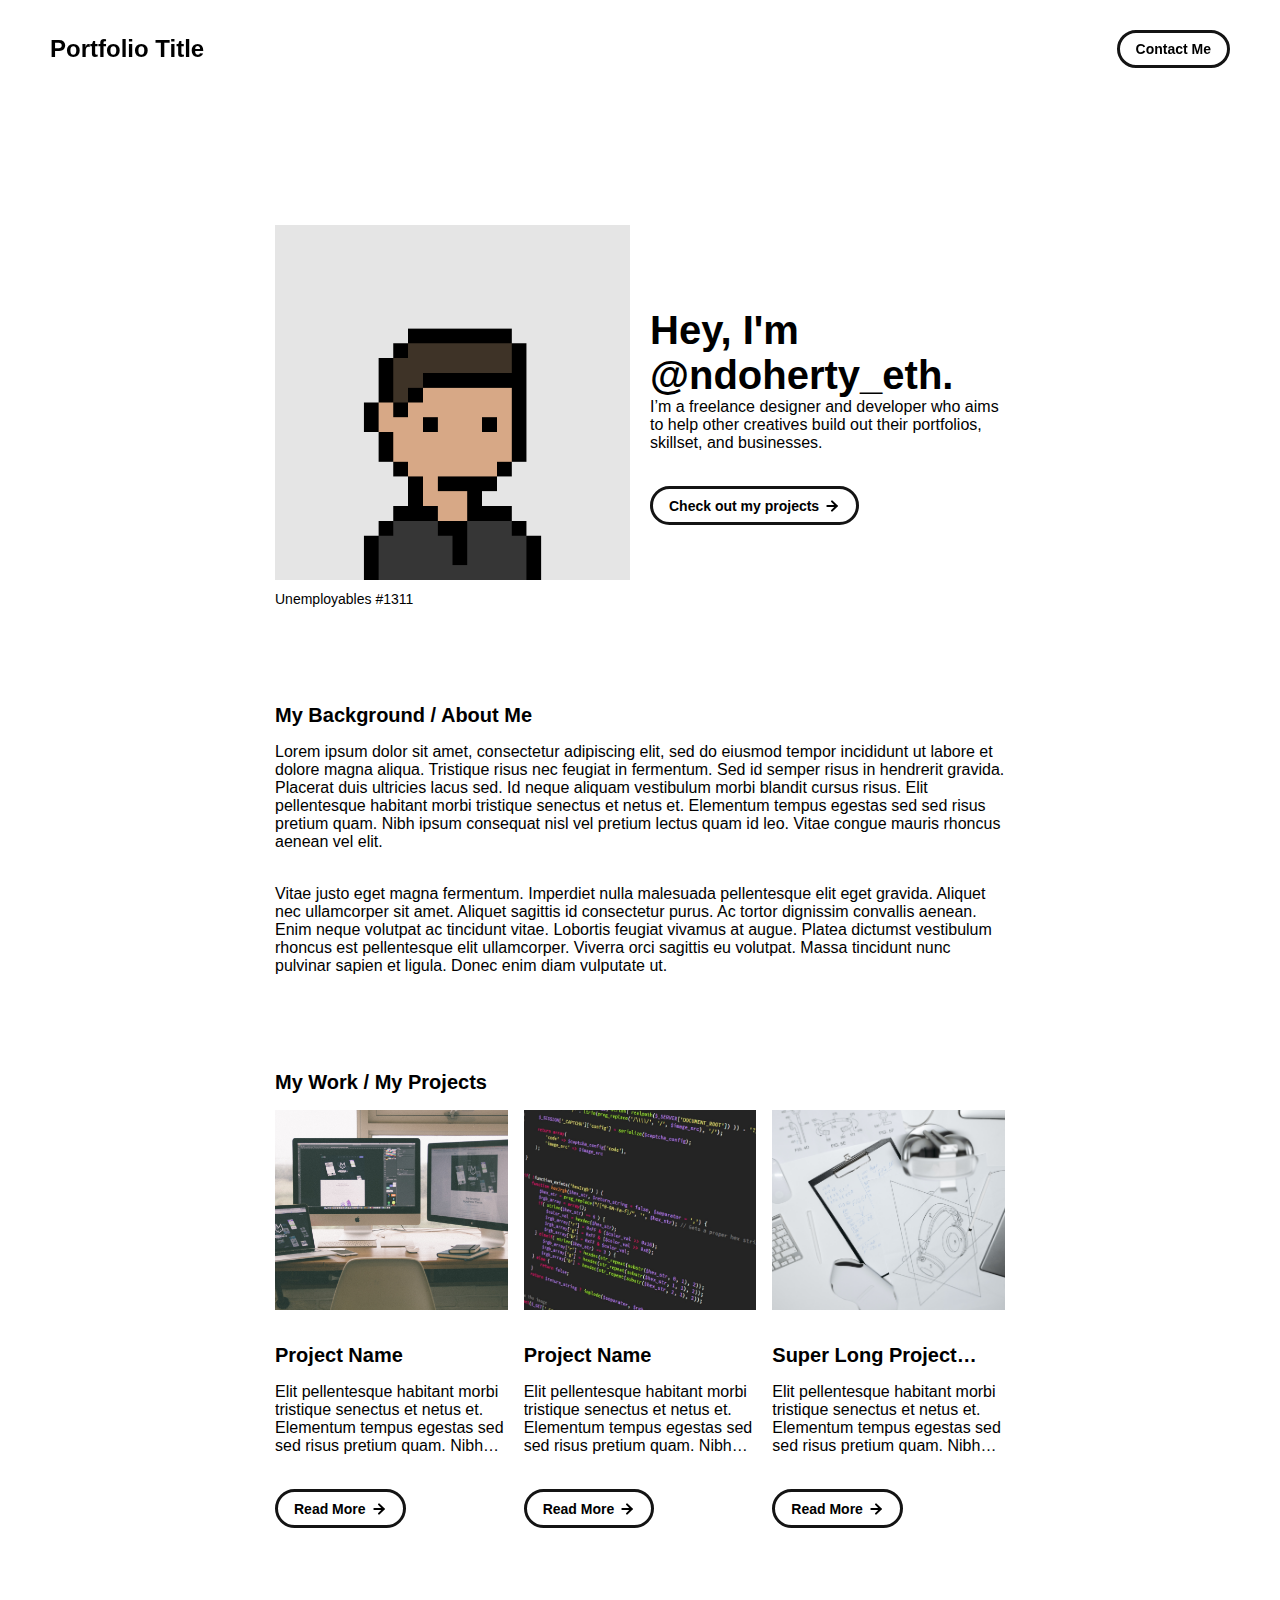
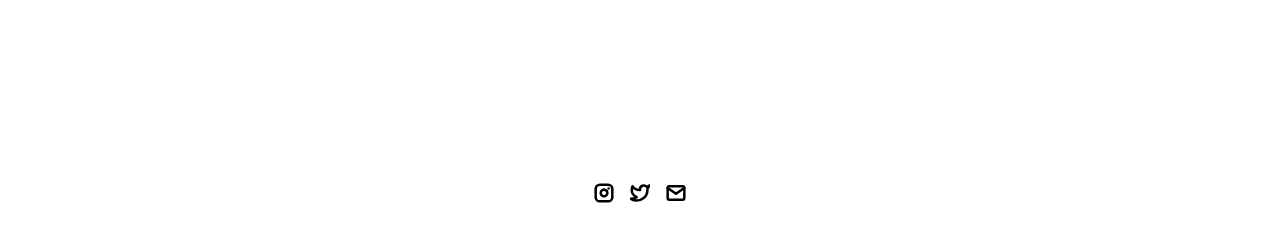
==== index.html @ ee342ca4 "Initial commit" ====
<!DOCTYPE html>
<html lang="en">
	<head>
		<meta charset="utf-8">

    <!-- 
      TODO

      Upload your Unemployable (or whatever photo you like) to the assets/images folder
      and change the name of the image below to match the uploaded one

      Change the title in the <title> tag to whatever you would like the title of your portfolio to be

      This should be the same across all pages.
     -->
    <link rel="icon" href="./assets/images/1311.png" />
		<title>Unemployables Portfolio</title>
    <meta name="description" content="A portfolio template for the Unemployables community.">
    <meta name="viewport" content="width=device-width, initial-scale=1" />

		<link rel="stylesheet" href="./css/layout.css">
    <link rel="stylesheet" href="./css/typography.css">
    <link rel="stylesheet" href="./css/utilities.css">

		<script defer src="./js/script.js"></script>
	</head>
	<body>
    <!-- NAVBAR -->
    <div class="navbar">
      <a class="nav-title-link" href="./index.html">
        <!-- TODO - Change the "Portfolio Title" to whatever you want displayed in the top left -->
        <span class="nav-title">Portfolio Title</span>
         <!-- TODO - Change the email after 'mailto:' to your email address for contact -->
        <a class="button" href="mailto:whitevans.eth@gmail.com">
          <span class="button-text">Contact Me</span>
        </a>
      </a>
    </div>

    <!-- MAIN PAGE CONTENT -->
    <div id="main-content">

      <!-- PORTFOLIO HEADER -->
      <div id="portfolio-header">
        <div id="portfolio-header-image-container">
          <!-- 
            TODO

            - Change the img "src" attribute to point to the Unemployable image you uploaded (or whatever image).
            - Change the number to point to your Unemployable & replace the OpenSea link with your own
            - If you aren't using an Unemployable as your image, remove the entire "a" element
          -->
          <img src="./assets/images/1311.png" class="portfolio-header-image">
          <a class="no-underline" target="_blank" href="https://opensea.io/assets/0xe0be388ab81c47b0f098d2030a1c9ef190691a8a/1311">
            <span class="image-caption">Unemployables #1311</span>
          </a>
        </div>

          <!-- 
            TODO

            - Change the main-title to whatver you want
            - Change the body-text after that to a quick introduction to what you do
            - Edit the button text if you feel like it. It will link to the projects section below.
          -->
        <div id="portfolio-header-text-container">
            <div class="header-text">
              <span class="main-title">Hey, I'm @ndoherty_eth.</span>
              <div class="body-text">I’m a freelance designer and developer who aims to help other creatives build out their portfolios, skillset, and businesses.</div>
            </div>
            <a class="button" id="my-work-link">
              <span class="button-text">Check out my projects</span> 
              <image src="./assets/icons/arrow-right.svg" class="right-arrow-icon"/>
            </a>
        </div>
      </div>

      <!-- ABOUT SECTION -->
      <!-- 
        TODO

        - Change the subheader-text to whatever header you want
        - Add paragraphs using the <div class="body-text"></div> elements in the "about-section-content"
      -->
      <div id="about-section">
        <span class="subheader-text">My Background / About Me</span>
        <div class="about-section-content">
          <div class="body-text">Lorem ipsum dolor sit amet, consectetur adipiscing elit, sed do eiusmod tempor incididunt ut labore et dolore magna aliqua. Tristique risus nec feugiat in fermentum. Sed id semper risus in hendrerit gravida. Placerat duis ultricies lacus sed. Id neque aliquam vestibulum morbi blandit cursus risus. Elit pellentesque habitant morbi tristique senectus et netus et. Elementum tempus egestas sed sed risus pretium quam. Nibh ipsum consequat nisl vel pretium lectus quam id leo. Vitae congue mauris rhoncus aenean vel elit.</div>
          <div class="body-text">Vitae justo eget magna fermentum. Imperdiet nulla malesuada pellentesque elit eget gravida. Aliquet nec ullamcorper sit amet. Aliquet sagittis id consectetur purus. Ac tortor dignissim convallis aenean. Enim neque volutpat ac tincidunt vitae. Lobortis feugiat vivamus at augue. Platea dictumst vestibulum rhoncus est pellentesque elit ullamcorper. Viverra orci sagittis eu volutpat. Massa tincidunt nunc pulvinar sapien et ligula. Donec enim diam vulputate ut.</div>
        </div>
      </div>

      <!-- PROJECTS / MY WORK SECTION -->
      <div id="my-work-section">
        <!-- TODO - Change the subheader-text to whatever you want the Projects section header to say -->
        <span class="subheader-text">My Work / My Projects</span>

        <div class="projects-container">
          <!-- 
            TODO

            This is where the project cards live. Here's a base level project card for you to copy:
            <div class="project-card">
              <img src="./assets/images/IMAGE_NAME" class="project-image">
              <div class="project-card-text-container">
                <div class="subheader-text project-title">PROJECT_NAME</div>
                <div class="body-text project-card-text">SMALL_PROJECT_DESCRIPTION</div>
              </div>
              <a class="button" href="./project-pages/PROJECT_PAGE_NAME.html">
                <span class="button-text">Read More</span>
                <image src="./assets/icons/arrow-right.svg" class="right-arrow-icon"/>
              </a>
            </div>

            - To add a project to the this area, copy the above, paste it below this comment, and change the following:
                - IMAGE_NAME: the name of the image file in assets/images
                - PROJECT_NAME: the name of the project (keep it short, it only shows 1 line)
                - SMALL_PROJECT_DESCRIPTION: a quick project description (max 4 lines)
                - PROJECT_PAGE_NAME.html: the html filename for the project (must be in project-pages folder)
          -->
          <div class="project-card">
            <img src="./assets/images/desktop.jpeg" class="project-image">
            <div class="project-card-text-container">
              <div class="subheader-text project-title">Project Name</div>
              <div class="body-text project-card-text">Elit pellentesque habitant morbi tristique senectus et netus et. Elementum tempus egestas sed sed risus pretium quam. Nibh ipsum consequat nisl vel pretium</div>
            </div>
            <a class="button" href="./project-pages/project-template.html">
              <span class="button-text">Read More</span>
              <image src="./assets/icons/arrow-right.svg" class="right-arrow-icon"/>
            </a>
          </div>
          <div class="project-card">
            <img src="./assets/images/code.jpeg" class="project-image">
            <div class="project-card-text-container">
              <div class="subheader-text project-title">Project Name</div>
              <div class="body-text project-card-text">Elit pellentesque habitant morbi tristique senectus et netus et. Elementum tempus egestas sed sed risus pretium quam. Nibh ipsum consequat nisl vel pretium</div>
            </div>
            <a class="button" href="./project-pages/project-template.html">
              <span class="button-text">Read More</span>
              <image src="./assets/icons/arrow-right.svg" class="right-arrow-icon"/>
            </a>
          </div>
          <div class="project-card">
            <img src="./assets/images/sketchbook.jpeg" class="project-image">
            <div class="project-card-text-container">
              <div class="subheader-text project-title">Super Long Project Name That Should be Hidden</div>
              <div class="body-text project-card-text">Elit pellentesque habitant morbi tristique senectus et netus et. Elementum tempus egestas sed sed risus pretium quam. Nibh ipsum consequat nisl vel pretium</div>
            </div>
            <a class="button" href="./project-pages/project-template.html">
              <span class="button-text">Read More</span>
              <image src="./assets/icons/arrow-right.svg" class="right-arrow-icon"/>
            </a>
          </div>
        </div>
      </div>
    </div>

    <!-- FOOTER -->
    <div id="footer">
      <!-- 
        TODO - Change href to your Instagram account (can also delete entire "a" element if no Instagram) 

        This should be the same across all pages.
      -->
      <a class="icon-link" target="_blank" href="https://twitter.com/whitevans_eth">
        <image src="./assets/icons/instagram.svg" class="footer-icon"/>
      </a>
      <!-- 
        TODO - Change href to your Twitter account (can also delete entire "a" element if no Twitter) 
      
        This should be the same across all pages.
      -->
      <a class="icon-link" target="_blank" href="https://twitter.com/whitevans_eth">
        <image src="./assets/icons/twitter.svg" class="footer-icon"/>
      </a>
      <!-- 
        TODO - Change the email after "mailto" to your contact email 
      
        This should be the same across all pages.
      -->
      <a class="icon-link" href="mailto:whitevans.eth@gmail.com">
        <image src="./assets/icons/mail.svg" class="footer-icon"/>
      </a>
    </div>

	</body>
</html>
---- css/layout.css ----
* {
  box-sizing: border-box;
}

html {
  text-size-adjust: none;
  -webkit-text-size-adjust: none;
  -moz-text-size-adjust: none;
  -ms-text-size-adjust: none;
}

body {
  margin: 0;
  -webkit-font-smoothing: antialiased;
  -moz-osx-font-smoothing: grayscale;
}




/* Main Page Layout */

#main-content {
  margin: 225px 425px;
  display: flex;
  flex-direction: column;
  gap: 96px;
}




/* Portfolio Header */

#portfolio-header {
  display: flex;
  gap: 20px;
  align-items: center;
}

#portfolio-header-image-container {
  display: flex;
  flex-direction: column;
  gap: 10px;
  flex-basis: 50%;
}

.portfolio-header-image {
  width: 100%;
  height: auto;
}

#portfolio-header-text-container {
  display: flex;
  flex-direction: column;
  gap: 34px;
  flex-basis: 50%;
}




/* About Section */

#about-section {
  display: flex;
  flex-direction: column;
  gap: 16px;
}

.about-section-content {
  display: flex;
  flex-direction: column;
  gap: 34px;
}




/* Project Section */

#my-work-section {
  display: flex;
  flex-direction: column;
  gap: 16px;
}

.projects-container {
  display: flex;
  gap: 34px 16px;
  flex-wrap: wrap;
}

    /* Project Cards */

    .project-card {
      max-width: calc((100% - 32px) / 3);
      display: flex;
      flex-direction: column;
      gap: 34px;
    }

    .project-card-text-container {
      flex-direction: column;
      display: flex;
      gap: 16px
    }

    .project-image {
      width: 100%;
      height: 200px;
      object-fit: cover;
      object-position: center;
    }




/* Project Pages */

#project-header {
  display: flex;
  flex-direction: column;
  gap: 16px;
}

.project-header-image {
  width: 100%;
  height: auto;
}

#project-details {
  display: flex;
  flex-direction: column;
  gap: 16px;
}

.project-details-content {
  display: flex;
  flex-direction: column;
  gap: 34px;
}

    /* Project Gallery */

    #project-gallery {
      display: flex;
      flex-direction: column;
      gap: 16px;
    }

    .project-gallery-content {
      display: flex;
      flex-wrap: wrap;
      gap: 34px 16px;
    }

    .gallery-image-container {
      width: 100%;
      display: flex;
      flex-direction: column;
      gap: 10px;
    }

    .gallery-image-container.half-width {
      width: calc((100% - 16px) / 2);
    }

    .gallery-image {
      width: 100%;
      height: auto;
    }


/* Extra Extra large devices (large laptops and desktops, 1200px and below) */
@media only screen and (max-width: 1600px) {
  #main-content {
    margin: 225px 275px;
  }
}

/* Extra large devices (large laptops and desktops, 1200px and below) */
@media only screen and (max-width: 1200px) {
  #main-content {
    margin: 225px 175px;
  }
}

/* Large devices (laptops/desktops, 1000px and below) */
@media only screen and (max-width: 1000px) {
  #main-content {
    margin: 225px 75px;
  }
}

/* Small devices (portrait tablets and large phones, 800px and below) */
@media only screen and (max-width: 800px) {
  #main-content {
    margin: 150px 50px;
  }

  #portfolio-header {
    flex-direction: column;
  }

  .project-card {
    max-width: calc((100% - 16px) / 2);
  }
}

/* Small devices (portrait tablets and large phones, 600px and below) */
@media only screen and (max-width: 600px) {
  #main-content {
    margin: 125px 20px;
  }

  .project-card {
    max-width: 100%;
  }
}
---- css/typography.css ----
body {
  font-family: "Helvetica Neue", Helvetica, Arial, sans-serif;
}

.nav-title {
  font-weight: 700;
  font-size: 24px;
}

.button-text {
  font-size: 14px;
  font-weight: 700;
}

.image-caption {
  font-size: 14px;
  font-weight: 500;
}

.main-title {
  font-size: 40px;
  font-weight: 700;
}

.subheader-text {
  font-size: 20px;
  font-weight: 700;
}

.body-text {
  font-size: 16px;
  font-weight: 500;
}

.project-card-text {
  overflow: hidden;
  text-overflow: ellipsis;
  display: -webkit-box;
  -webkit-line-clamp: 4;
  -webkit-box-orient: vertical;
}

.project-title {
  overflow: hidden;
  text-overflow: ellipsis;
  display: -webkit-box;
  -webkit-line-clamp: 1;
  -webkit-box-orient: vertical;
}
---- css/utilities.css ----
/* Icons */

.right-arrow-icon {
  width: 16px;
  height: 16px;
  margin-top: 1px;
}

.footer-icon {
  width: 20px;
  height: 20px;
}

a.icon-link {
  transition: transform 200ms ease-in-out;
}

a.icon-link:hover {
  cursor: pointer;
  stroke-width: 5;
  margin: 0;
  transform: rotate(15deg);
}


/* Navbar Styling */

.navbar {
  width: 100%;
  padding: 30px 50px;
  display: flex;
  justify-content: space-between;
  align-items: center;
  position: fixed;
  top: 0;
  left: 0;
}

.nav-title-link {
  color: black;
  text-decoration: none;
}

.nav-title-link:hover {
  text-decoration: underline;
}

/* Small devices (portrait tablets and large phones, 800px and below) */
@media only screen and (max-width: 800px) {
  .navbar {
    padding: 20px 20px;
    background-color: white
  }
}


/* Button Styling */

a.button {
  padding: 8px 16px;
  border: 3px solid #141414;
  border-radius: 50px;
  color: black;
  text-decoration: none;
  width: fit-content;
  display: flex;
  gap: 5px;
  align-items: center;
}

a.button:hover {
  text-decoration: underline;
  text-decoration-thickness: 2px;
  cursor: pointer;
}


/* Footer Styling */

#footer {
  width: 100%;
  display: flex;
  padding: 30px 50px;
  justify-content: center;
  align-items: center;
  gap: 16px;
}

/* Link Styling */
a.no-underline {
  text-decoration: none;
  color: black
}

a.no-underline:hover {
  text-decoration: underline;
  cursor: pointer;
}

/* Small devices (portrait tablets and large phones, 800px and below) */
@media only screen and (max-width: 800px) {
  #footer {
    padding: 20px 20px;
  }
}
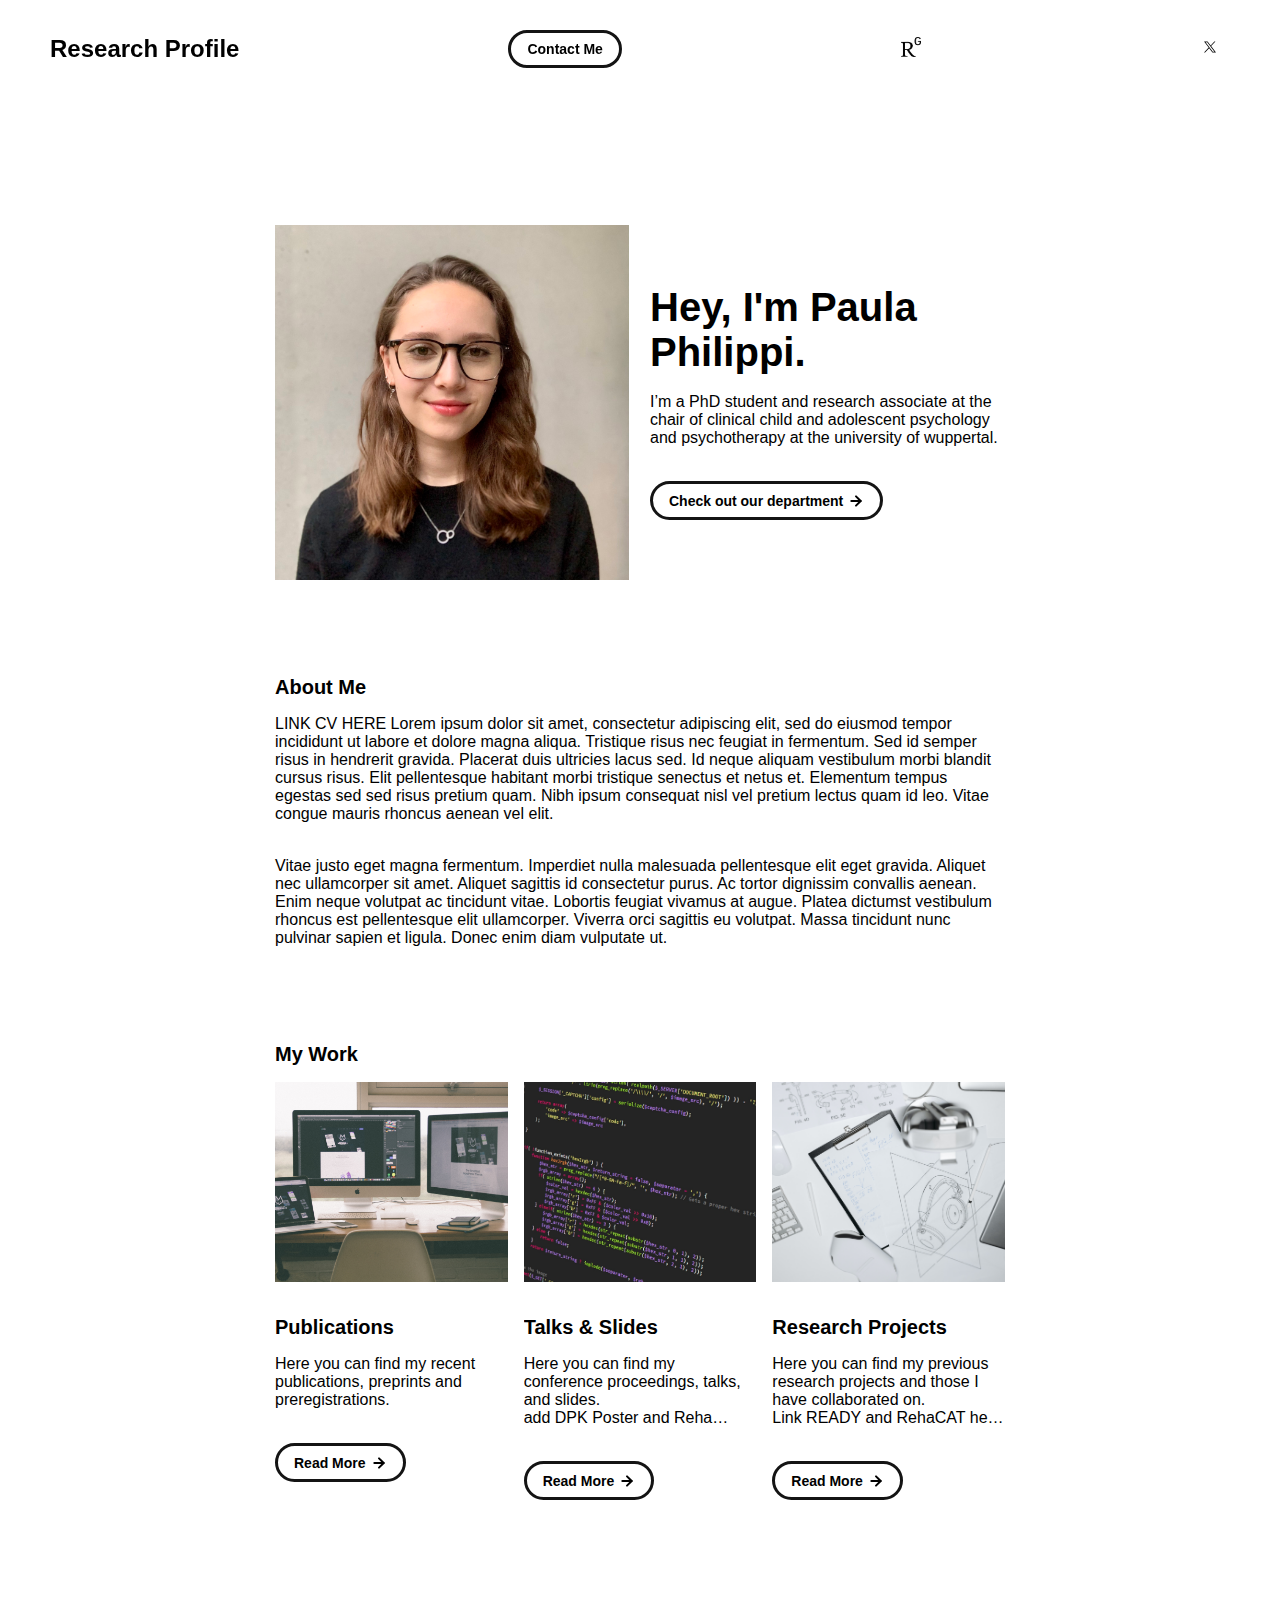
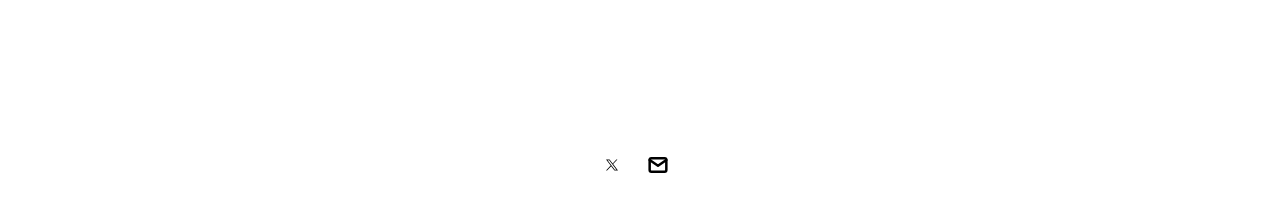
==== commit 1f92c8a6: "updated pics, links and icons" ====
--- a/index.html
+++ b/index.html
@@ -13,9 +13,9 @@
 
       This should be the same across all pages.
      -->
-    <link rel="icon" href="./assets/images/1311.png" />
-		<title>Unemployables Portfolio</title>
-    <meta name="description" content="A portfolio template for the Unemployables community.">
+    <link rel="icon" href="./assets/images/me.jpg" />
+		<title>Paula Philippi</title>
+    <meta name="description" content="Paula Philippi Research Profile.">
     <meta name="viewport" content="width=device-width, initial-scale=1" />
 
 		<link rel="stylesheet" href="./css/layout.css">
@@ -28,12 +28,16 @@
     <!-- NAVBAR -->
     <div class="navbar">
       <a class="nav-title-link" href="./index.html">
-        <!-- TODO - Change the "Portfolio Title" to whatever you want displayed in the top left -->
-        <span class="nav-title">Portfolio Title</span>
-         <!-- TODO - Change the email after 'mailto:' to your email address for contact -->
-        <a class="button" href="mailto:whitevans.eth@gmail.com">
+        <span class="nav-title" style="text-align: left;">Research Profile</span>
+        <a class="button" href="mailto:philippi@uni-wuppertal.de">
           <span class="button-text">Contact Me</span>
         </a>
+          <a class="icon-link" target="_blank" href="https://www.researchgate.net/profile/Paula-Philippi">
+        <image src="./assets/icons/researchgate.png" class="footer-icon"/>
+      </a>
+      <a class="icon-link" target="_blank" href="https://twitter.com/philippi_paula">
+        <image src="./assets/icons/X.svg" class="footer-icon"/>
+      </a>
       </a>
     </div>
 
@@ -50,10 +54,7 @@
             - Change the number to point to your Unemployable & replace the OpenSea link with your own
             - If you aren't using an Unemployable as your image, remove the entire "a" element
           -->
-          <img src="./assets/images/1311.png" class="portfolio-header-image">
-          <a class="no-underline" target="_blank" href="https://opensea.io/assets/0xe0be388ab81c47b0f098d2030a1c9ef190691a8a/1311">
-            <span class="image-caption">Unemployables #1311</span>
-          </a>
+          <img src="./assets/images/me.jpg" class="portfolio-header-image">
         </div>
 
           <!-- 
@@ -65,11 +66,11 @@
           -->
         <div id="portfolio-header-text-container">
             <div class="header-text">
-              <span class="main-title">Hey, I'm @ndoherty_eth.</span>
-              <div class="body-text">I’m a freelance designer and developer who aims to help other creatives build out their portfolios, skillset, and businesses.</div>
+              <span class="main-title">Hey, I'm Paula Philippi.</span>
+              <div class="body-text"><br>I’m a PhD student and research associate at the chair of clinical child and adolescent psychology and psychotherapy at the university of wuppertal.</div>
             </div>
-            <a class="button" id="my-work-link">
-              <span class="button-text">Check out my projects</span> 
+            <a class="button" href="https://kiju.uni-wuppertal.de/en/" target="_blank">
+              <span class="button-text">Check out our department</span> 
               <image src="./assets/icons/arrow-right.svg" class="right-arrow-icon"/>
             </a>
         </div>
@@ -83,9 +84,9 @@
         - Add paragraphs using the <div class="body-text"></div> elements in the "about-section-content"
       -->
       <div id="about-section">
-        <span class="subheader-text">My Background / About Me</span>
+        <span class="subheader-text">About Me</span>
         <div class="about-section-content">
-          <div class="body-text">Lorem ipsum dolor sit amet, consectetur adipiscing elit, sed do eiusmod tempor incididunt ut labore et dolore magna aliqua. Tristique risus nec feugiat in fermentum. Sed id semper risus in hendrerit gravida. Placerat duis ultricies lacus sed. Id neque aliquam vestibulum morbi blandit cursus risus. Elit pellentesque habitant morbi tristique senectus et netus et. Elementum tempus egestas sed sed risus pretium quam. Nibh ipsum consequat nisl vel pretium lectus quam id leo. Vitae congue mauris rhoncus aenean vel elit.</div>
+          <div class="body-text">LINK CV HERE Lorem ipsum dolor sit amet, consectetur adipiscing elit, sed do eiusmod tempor incididunt ut labore et dolore magna aliqua. Tristique risus nec feugiat in fermentum. Sed id semper risus in hendrerit gravida. Placerat duis ultricies lacus sed. Id neque aliquam vestibulum morbi blandit cursus risus. Elit pellentesque habitant morbi tristique senectus et netus et. Elementum tempus egestas sed sed risus pretium quam. Nibh ipsum consequat nisl vel pretium lectus quam id leo. Vitae congue mauris rhoncus aenean vel elit.</div>
           <div class="body-text">Vitae justo eget magna fermentum. Imperdiet nulla malesuada pellentesque elit eget gravida. Aliquet nec ullamcorper sit amet. Aliquet sagittis id consectetur purus. Ac tortor dignissim convallis aenean. Enim neque volutpat ac tincidunt vitae. Lobortis feugiat vivamus at augue. Platea dictumst vestibulum rhoncus est pellentesque elit ullamcorper. Viverra orci sagittis eu volutpat. Massa tincidunt nunc pulvinar sapien et ligula. Donec enim diam vulputate ut.</div>
         </div>
       </div>
@@ -93,7 +94,7 @@
       <!-- PROJECTS / MY WORK SECTION -->
       <div id="my-work-section">
         <!-- TODO - Change the subheader-text to whatever you want the Projects section header to say -->
-        <span class="subheader-text">My Work / My Projects</span>
+        <span class="subheader-text">My Work</span>
 
         <div class="projects-container">
           <!-- 
@@ -121,8 +122,8 @@
           <div class="project-card">
             <img src="./assets/images/desktop.jpeg" class="project-image">
             <div class="project-card-text-container">
-              <div class="subheader-text project-title">Project Name</div>
-              <div class="body-text project-card-text">Elit pellentesque habitant morbi tristique senectus et netus et. Elementum tempus egestas sed sed risus pretium quam. Nibh ipsum consequat nisl vel pretium</div>
+              <div class="subheader-text project-title">Publications</div>
+              <div class="body-text project-card-text">Here you can find my recent publications, preprints and preregistrations.</div>
             </div>
             <a class="button" href="./project-pages/project-template.html">
               <span class="button-text">Read More</span>
@@ -132,8 +133,8 @@
           <div class="project-card">
             <img src="./assets/images/code.jpeg" class="project-image">
             <div class="project-card-text-container">
-              <div class="subheader-text project-title">Project Name</div>
-              <div class="body-text project-card-text">Elit pellentesque habitant morbi tristique senectus et netus et. Elementum tempus egestas sed sed risus pretium quam. Nibh ipsum consequat nisl vel pretium</div>
+              <div class="subheader-text project-title">Talks & Slides</div>
+              <div class="body-text project-card-text">Here you can find my conference proceedings, talks, and slides.<br>add DPK Poster and Reha Kolloquium Presentation here</div>
             </div>
             <a class="button" href="./project-pages/project-template.html">
               <span class="button-text">Read More</span>
@@ -143,8 +144,8 @@
           <div class="project-card">
             <img src="./assets/images/sketchbook.jpeg" class="project-image">
             <div class="project-card-text-container">
-              <div class="subheader-text project-title">Super Long Project Name That Should be Hidden</div>
-              <div class="body-text project-card-text">Elit pellentesque habitant morbi tristique senectus et netus et. Elementum tempus egestas sed sed risus pretium quam. Nibh ipsum consequat nisl vel pretium</div>
+              <div class="subheader-text project-title">Research Projects</div>
+              <div class="body-text project-card-text">Here you can find my previous research projects and those I have collaborated on.<br>Link READY and RehaCAT here (maybe also STRESSY and AWARE?).</div>
             </div>
             <a class="button" href="./project-pages/project-template.html">
               <span class="button-text">Read More</span>
@@ -158,27 +159,19 @@
     <!-- FOOTER -->
     <div id="footer">
       <!-- 
-        TODO - Change href to your Instagram account (can also delete entire "a" element if no Instagram) 
-
-        This should be the same across all pages.
-      -->
-      <a class="icon-link" target="_blank" href="https://twitter.com/whitevans_eth">
-        <image src="./assets/icons/instagram.svg" class="footer-icon"/>
-      </a>
-      <!-- 
         TODO - Change href to your Twitter account (can also delete entire "a" element if no Twitter) 
       
         This should be the same across all pages.
       -->
-      <a class="icon-link" target="_blank" href="https://twitter.com/whitevans_eth">
-        <image src="./assets/icons/twitter.svg" class="footer-icon"/>
+      <a class="icon-link" target="_blank" href="https://twitter.com/philippi_paula">
+        <image src="./assets/icons/X.svg" class="footer-icon"/>
       </a>
       <!-- 
         TODO - Change the email after "mailto" to your contact email 
       
         This should be the same across all pages.
       -->
-      <a class="icon-link" href="mailto:whitevans.eth@gmail.com">
+      <a class="icon-link" href="mailto:philippi@uni-wuppertal.de">
         <image src="./assets/icons/mail.svg" class="footer-icon"/>
       </a>
     </div>
--- a/css/utilities.css
+++ b/css/utilities.css
@@ -14,6 +14,7 @@
 
 a.icon-link {
   transition: transform 200ms ease-in-out;
+  margin-right: 10px;
 }
 
 a.icon-link:hover {
@@ -35,6 +36,10 @@
   position: fixed;
   top: 0;
   left: 0;
+}
+
+.nav-title {
+  text-align: left !important;
 }
 
 .nav-title-link {
@@ -67,6 +72,7 @@
   display: flex;
   gap: 5px;
   align-items: center;
+  margin-right: 10px;
 }
 
 a.button:hover {
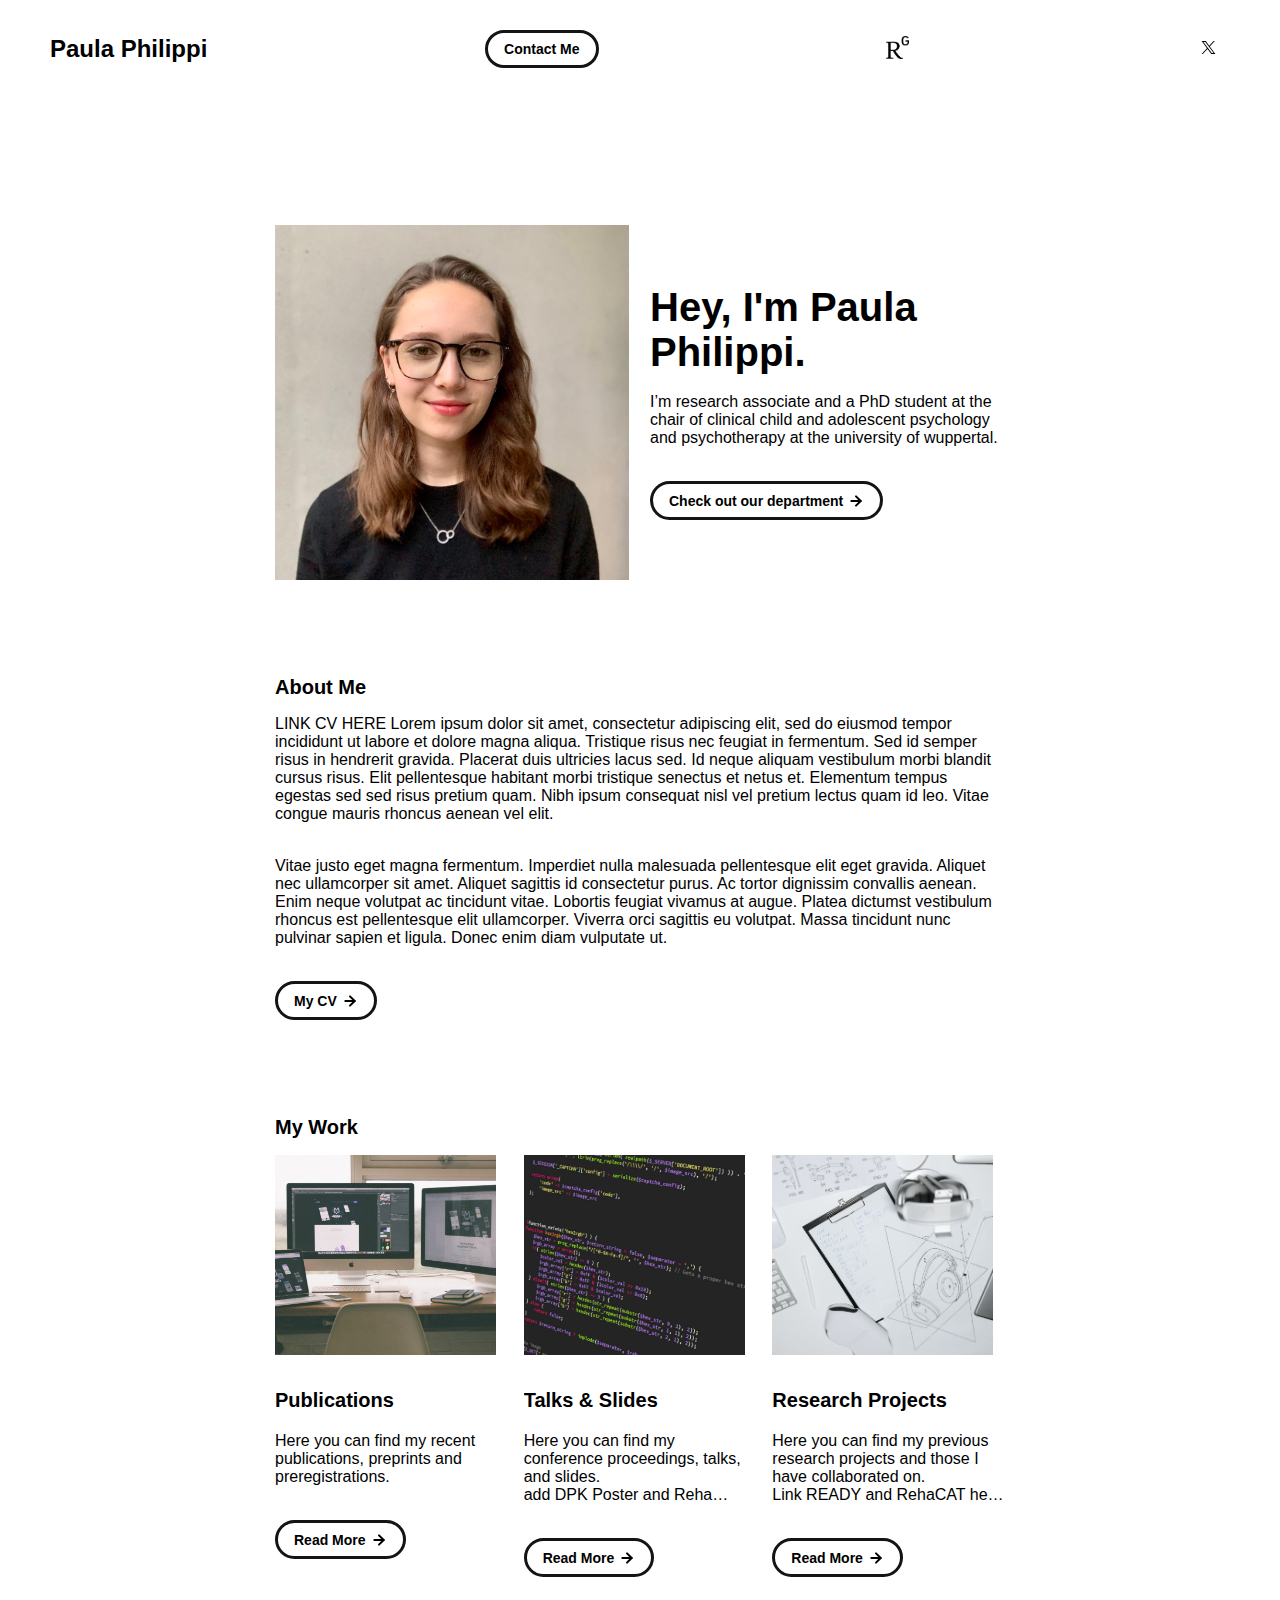
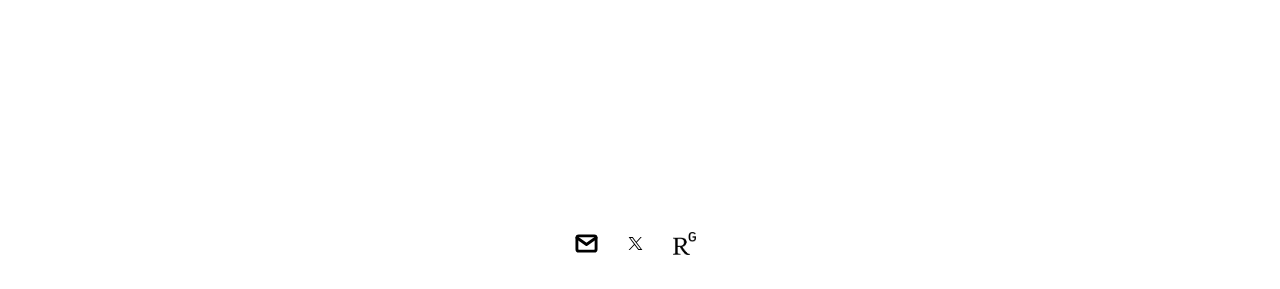
==== commit 7077cd41: "updated icons and small changes" ====
--- a/index.html
+++ b/index.html
@@ -2,17 +2,6 @@
 <html lang="en">
 	<head>
 		<meta charset="utf-8">
-
-    <!-- 
-      TODO
-
-      Upload your Unemployable (or whatever photo you like) to the assets/images folder
-      and change the name of the image below to match the uploaded one
-
-      Change the title in the <title> tag to whatever you would like the title of your portfolio to be
-
-      This should be the same across all pages.
-     -->
     <link rel="icon" href="./assets/images/me.jpg" />
 		<title>Paula Philippi</title>
     <meta name="description" content="Paula Philippi Research Profile.">
@@ -28,7 +17,7 @@
     <!-- NAVBAR -->
     <div class="navbar">
       <a class="nav-title-link" href="./index.html">
-        <span class="nav-title" style="text-align: left;">Research Profile</span>
+        <span class="nav-title" style="text-align: left;">Paula Philippi</span>
         <a class="button" href="mailto:philippi@uni-wuppertal.de">
           <span class="button-text">Contact Me</span>
         </a>
@@ -47,13 +36,6 @@
       <!-- PORTFOLIO HEADER -->
       <div id="portfolio-header">
         <div id="portfolio-header-image-container">
-          <!-- 
-            TODO
-
-            - Change the img "src" attribute to point to the Unemployable image you uploaded (or whatever image).
-            - Change the number to point to your Unemployable & replace the OpenSea link with your own
-            - If you aren't using an Unemployable as your image, remove the entire "a" element
-          -->
           <img src="./assets/images/me.jpg" class="portfolio-header-image">
         </div>
 
@@ -67,7 +49,7 @@
         <div id="portfolio-header-text-container">
             <div class="header-text">
               <span class="main-title">Hey, I'm Paula Philippi.</span>
-              <div class="body-text"><br>I’m a PhD student and research associate at the chair of clinical child and adolescent psychology and psychotherapy at the university of wuppertal.</div>
+              <div class="body-text"><br>I’m research associate and a PhD student at the chair of clinical child and adolescent psychology and psychotherapy at the university of wuppertal.</div>
             </div>
             <a class="button" href="https://kiju.uni-wuppertal.de/en/" target="_blank">
               <span class="button-text">Check out our department</span> 
@@ -88,6 +70,10 @@
         <div class="about-section-content">
           <div class="body-text">LINK CV HERE Lorem ipsum dolor sit amet, consectetur adipiscing elit, sed do eiusmod tempor incididunt ut labore et dolore magna aliqua. Tristique risus nec feugiat in fermentum. Sed id semper risus in hendrerit gravida. Placerat duis ultricies lacus sed. Id neque aliquam vestibulum morbi blandit cursus risus. Elit pellentesque habitant morbi tristique senectus et netus et. Elementum tempus egestas sed sed risus pretium quam. Nibh ipsum consequat nisl vel pretium lectus quam id leo. Vitae congue mauris rhoncus aenean vel elit.</div>
           <div class="body-text">Vitae justo eget magna fermentum. Imperdiet nulla malesuada pellentesque elit eget gravida. Aliquet nec ullamcorper sit amet. Aliquet sagittis id consectetur purus. Ac tortor dignissim convallis aenean. Enim neque volutpat ac tincidunt vitae. Lobortis feugiat vivamus at augue. Platea dictumst vestibulum rhoncus est pellentesque elit ullamcorper. Viverra orci sagittis eu volutpat. Massa tincidunt nunc pulvinar sapien et ligula. Donec enim diam vulputate ut.</div>
+          <a class="button" href="https://kiju.uni-wuppertal.de/en/" target="_blank">
+              <span class="button-text">My CV</span> 
+              <image src="./assets/icons/arrow-right.svg" class="right-arrow-icon"/>
+            </a>
         </div>
       </div>
 
@@ -155,24 +141,19 @@
         </div>
       </div>
     </div>
+    
 
     <!-- FOOTER -->
     <div id="footer">
-      <!-- 
-        TODO - Change href to your Twitter account (can also delete entire "a" element if no Twitter) 
       
-        This should be the same across all pages.
-      -->
+      <a class="icon-link" href="mailto:philippi@uni-wuppertal.de">
+        <image src="./assets/icons/mail.svg" class="footer-icon"/>
+      </a>
       <a class="icon-link" target="_blank" href="https://twitter.com/philippi_paula">
         <image src="./assets/icons/X.svg" class="footer-icon"/>
       </a>
-      <!-- 
-        TODO - Change the email after "mailto" to your contact email 
-      
-        This should be the same across all pages.
-      -->
-      <a class="icon-link" href="mailto:philippi@uni-wuppertal.de">
-        <image src="./assets/icons/mail.svg" class="footer-icon"/>
+      <a class="icon-link" target="_blank" href="https://www.researchgate.net/profile/Paula-Philippi">
+        <image src="./assets/icons/researchgate.png" class="footer-icon"/>
       </a>
     </div>
 
--- a/css/layout.css
+++ b/css/layout.css
@@ -94,6 +94,7 @@
     /* Project Cards */
 
     .project-card {
+      flex-grow: 1;
       max-width: calc((100% - 32px) / 3);
       display: flex;
       flex-direction: column;
@@ -103,11 +104,11 @@
     .project-card-text-container {
       flex-direction: column;
       display: flex;
-      gap: 16px
+      gap: 20px
     }
 
     .project-image {
-      width: 100%;
+      width: 95%;
       height: 200px;
       object-fit: cover;
       object-position: center;
--- a/css/utilities.css
+++ b/css/utilities.css
@@ -8,20 +8,21 @@
 }
 
 .footer-icon {
-  width: 20px;
-  height: 20px;
+  width: 23px;
+  height: 23px;
+  text-decoration: none;
+  transition: stroke-width 200ms ease-in-out;
 }
 
 a.icon-link {
-  transition: transform 200ms ease-in-out;
   margin-right: 10px;
 }
 
 a.icon-link:hover {
   cursor: pointer;
   stroke-width: 5;
-  margin: 0;
-  transform: rotate(15deg);
+  text-decoration: underline;
+  text-decoration-thickness: 2px;
 }
 
 
@@ -36,6 +37,7 @@
   position: fixed;
   top: 0;
   left: 0;
+  background-color: white;
 }
 
 .nav-title {
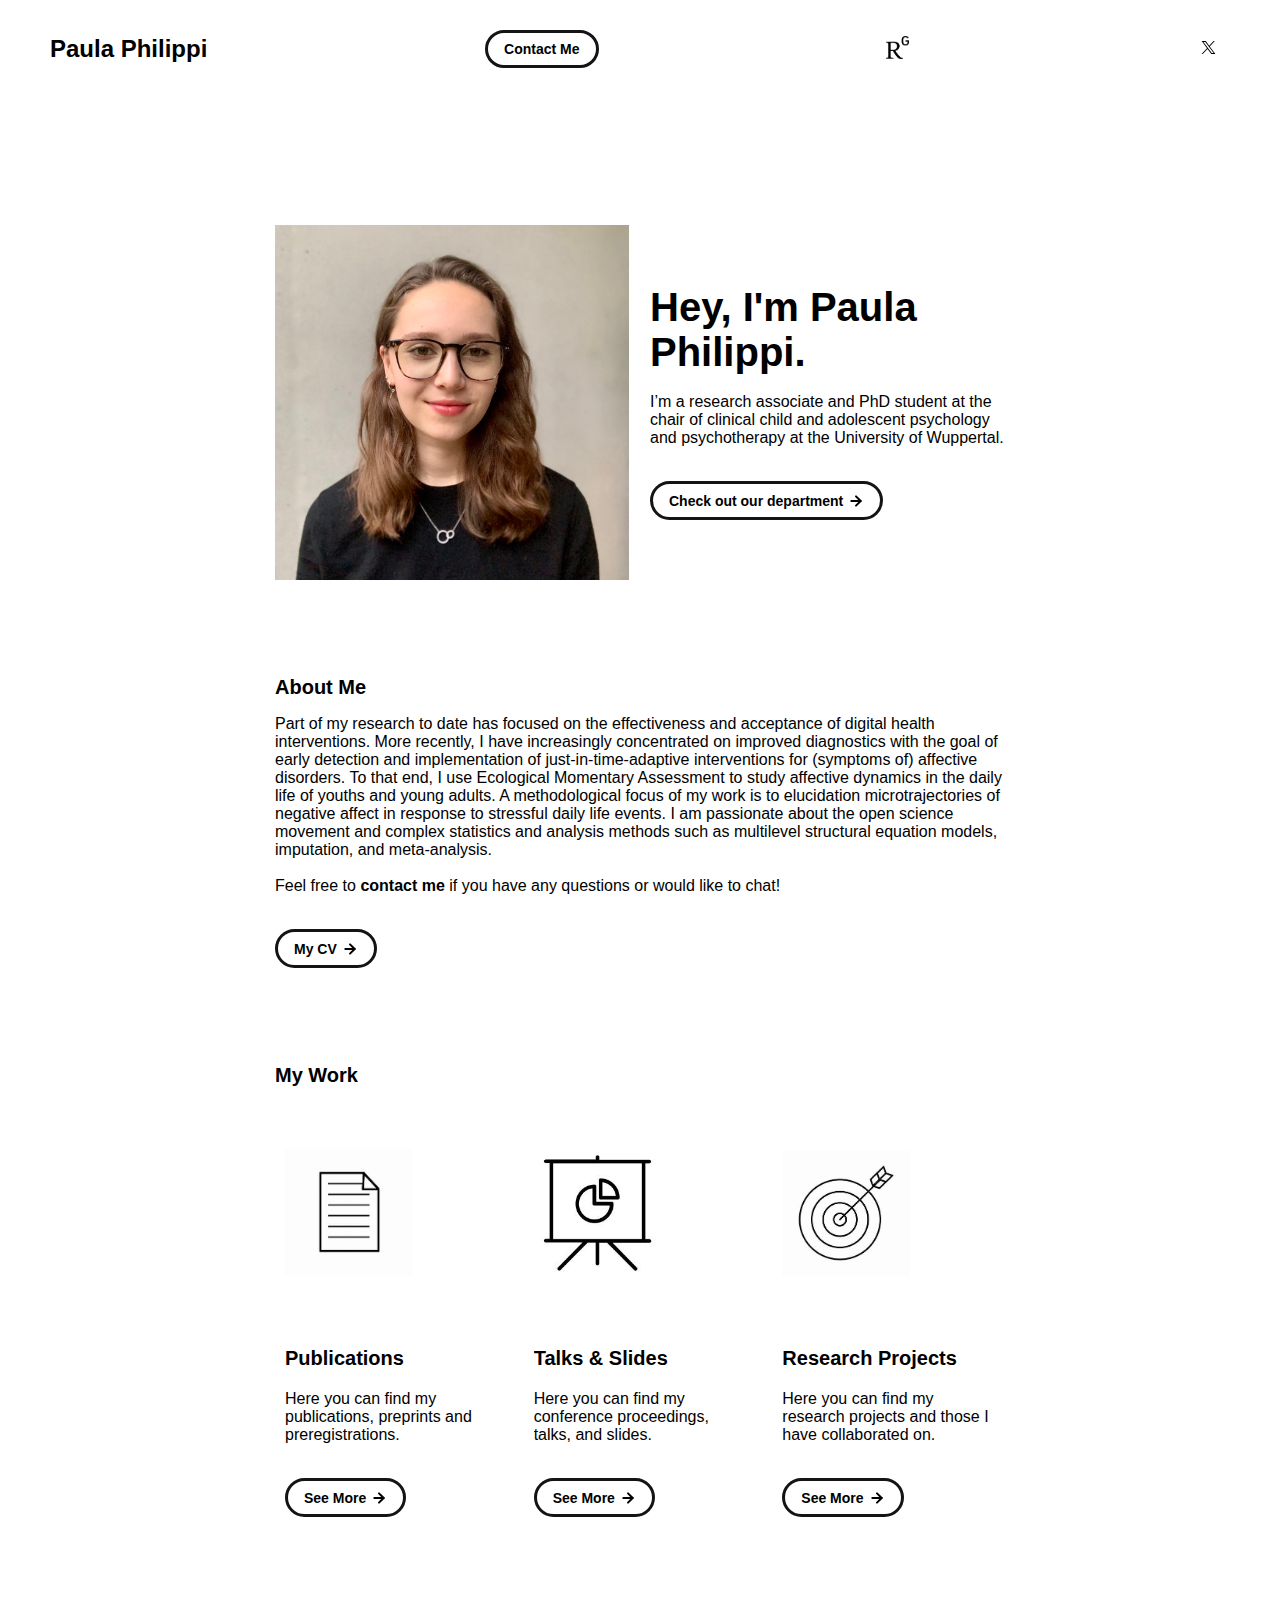
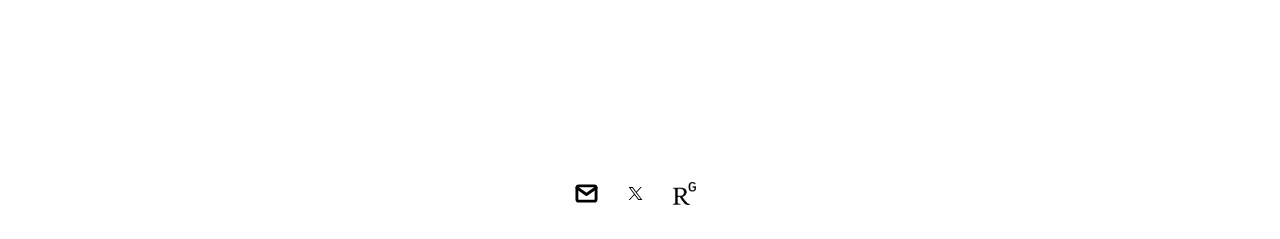
==== commit 8ffdc84b: "updated work-pages" ====
--- a/index.html
+++ b/index.html
@@ -39,17 +39,13 @@
           <img src="./assets/images/me.jpg" class="portfolio-header-image">
         </div>
 
-          <!-- 
-            TODO
-
-            - Change the main-title to whatver you want
-            - Change the body-text after that to a quick introduction to what you do
-            - Edit the button text if you feel like it. It will link to the projects section below.
-          -->
         <div id="portfolio-header-text-container">
             <div class="header-text">
               <span class="main-title">Hey, I'm Paula Philippi.</span>
-              <div class="body-text"><br>I’m research associate and a PhD student at the chair of clinical child and adolescent psychology and psychotherapy at the university of wuppertal.</div>
+              <div class="body-text"><br>
+              I’m a research associate and PhD student at the chair of clinical child 
+              and adolescent psychology and psychotherapy at the University of Wuppertal.
+              </div>
             </div>
             <a class="button" href="https://kiju.uni-wuppertal.de/en/" target="_blank">
               <span class="button-text">Check out our department</span> 
@@ -59,82 +55,69 @@
       </div>
 
       <!-- ABOUT SECTION -->
-      <!-- 
-        TODO
-
-        - Change the subheader-text to whatever header you want
-        - Add paragraphs using the <div class="body-text"></div> elements in the "about-section-content"
-      -->
       <div id="about-section">
         <span class="subheader-text">About Me</span>
         <div class="about-section-content">
-          <div class="body-text">LINK CV HERE Lorem ipsum dolor sit amet, consectetur adipiscing elit, sed do eiusmod tempor incididunt ut labore et dolore magna aliqua. Tristique risus nec feugiat in fermentum. Sed id semper risus in hendrerit gravida. Placerat duis ultricies lacus sed. Id neque aliquam vestibulum morbi blandit cursus risus. Elit pellentesque habitant morbi tristique senectus et netus et. Elementum tempus egestas sed sed risus pretium quam. Nibh ipsum consequat nisl vel pretium lectus quam id leo. Vitae congue mauris rhoncus aenean vel elit.</div>
-          <div class="body-text">Vitae justo eget magna fermentum. Imperdiet nulla malesuada pellentesque elit eget gravida. Aliquet nec ullamcorper sit amet. Aliquet sagittis id consectetur purus. Ac tortor dignissim convallis aenean. Enim neque volutpat ac tincidunt vitae. Lobortis feugiat vivamus at augue. Platea dictumst vestibulum rhoncus est pellentesque elit ullamcorper. Viverra orci sagittis eu volutpat. Massa tincidunt nunc pulvinar sapien et ligula. Donec enim diam vulputate ut.</div>
-          <a class="button" href="https://kiju.uni-wuppertal.de/en/" target="_blank">
+          <div class="body-text">
+            Part of my research to date has focused on the effectiveness and acceptance of digital health interventions. 
+            More recently, I have increasingly concentrated on improved diagnostics with the goal of early detection and 
+            implementation of just-in-time-adaptive interventions for (symptoms of) affective disorders. To that end, I 
+            use Ecological Momentary Assessment to study affective dynamics in the daily life of youths and young adults. 
+            A methodological focus of my work is to elucidation microtrajectories of negative affect in response to stressful 
+            daily life events. I am passionate about the open science movement and complex statistics and analysis methods 
+            such as multilevel structural equation models, imputation, and meta-analysis.<br><br>
+            Feel free to <a href="mailto:philippi@uni-wuppertal.de" class="no-underline">contact me</a> 
+            if you have any questions or would like to chat!
+          </div>
+          
+          <a class="button" href="./project-pages/cv.html">
               <span class="button-text">My CV</span> 
               <image src="./assets/icons/arrow-right.svg" class="right-arrow-icon"/>
             </a>
         </div>
       </div>
 
-      <!-- PROJECTS / MY WORK SECTION -->
+      <!-- MY WORK SECTION -->
       <div id="my-work-section">
-        <!-- TODO - Change the subheader-text to whatever you want the Projects section header to say -->
         <span class="subheader-text">My Work</span>
 
         <div class="projects-container">
-          <!-- 
-            TODO
-
-            This is where the project cards live. Here's a base level project card for you to copy:
-            <div class="project-card">
-              <img src="./assets/images/IMAGE_NAME" class="project-image">
-              <div class="project-card-text-container">
-                <div class="subheader-text project-title">PROJECT_NAME</div>
-                <div class="body-text project-card-text">SMALL_PROJECT_DESCRIPTION</div>
-              </div>
-              <a class="button" href="./project-pages/PROJECT_PAGE_NAME.html">
-                <span class="button-text">Read More</span>
-                <image src="./assets/icons/arrow-right.svg" class="right-arrow-icon"/>
-              </a>
-            </div>
-
-            - To add a project to the this area, copy the above, paste it below this comment, and change the following:
-                - IMAGE_NAME: the name of the image file in assets/images
-                - PROJECT_NAME: the name of the project (keep it short, it only shows 1 line)
-                - SMALL_PROJECT_DESCRIPTION: a quick project description (max 4 lines)
-                - PROJECT_PAGE_NAME.html: the html filename for the project (must be in project-pages folder)
-          -->
           <div class="project-card">
-            <img src="./assets/images/desktop.jpeg" class="project-image">
+            <img src="./assets/icons/pubs.jpg" class="project-image">
             <div class="project-card-text-container">
               <div class="subheader-text project-title">Publications</div>
-              <div class="body-text project-card-text">Here you can find my recent publications, preprints and preregistrations.</div>
+              <div class="body-text project-card-text">
+                Here you can find my publications, preprints and preregistrations.
+              </div>
             </div>
-            <a class="button" href="./project-pages/project-template.html">
-              <span class="button-text">Read More</span>
+            <a class="button" href="./project-pages/publications.html">
+              <span class="button-text">See More</span>
               <image src="./assets/icons/arrow-right.svg" class="right-arrow-icon"/>
             </a>
           </div>
           <div class="project-card">
-            <img src="./assets/images/code.jpeg" class="project-image">
+            <img src="./assets/icons/slides.jpg" class="project-image">
             <div class="project-card-text-container">
               <div class="subheader-text project-title">Talks & Slides</div>
-              <div class="body-text project-card-text">Here you can find my conference proceedings, talks, and slides.<br>add DPK Poster and Reha Kolloquium Presentation here</div>
+              <div class="body-text project-card-text">
+                Here you can find my conference proceedings, talks, and slides.
+              </div>
             </div>
-            <a class="button" href="./project-pages/project-template.html">
-              <span class="button-text">Read More</span>
+            <a class="button" href="./project-pages/slides.html">
+              <span class="button-text">See More</span>
               <image src="./assets/icons/arrow-right.svg" class="right-arrow-icon"/>
             </a>
           </div>
           <div class="project-card">
-            <img src="./assets/images/sketchbook.jpeg" class="project-image">
+            <img src="./assets/icons/projects.jpg" class="project-image">
             <div class="project-card-text-container">
               <div class="subheader-text project-title">Research Projects</div>
-              <div class="body-text project-card-text">Here you can find my previous research projects and those I have collaborated on.<br>Link READY and RehaCAT here (maybe also STRESSY and AWARE?).</div>
+              <div class="body-text project-card-text">
+                Here you can find my research projects and those I have collaborated on.
+              </div>
             </div>
-            <a class="button" href="./project-pages/project-template.html">
-              <span class="button-text">Read More</span>
+            <a class="button" href="./project-pages/projects.html">
+              <span class="button-text">See More</span>
               <image src="./assets/icons/arrow-right.svg" class="right-arrow-icon"/>
             </a>
           </div>
--- a/css/layout.css
+++ b/css/layout.css
@@ -99,6 +99,9 @@
       display: flex;
       flex-direction: column;
       gap: 34px;
+      background-color: white;
+      padding: 10px;
+      align-items: left;
     }
 
     .project-card-text-container {
@@ -108,9 +111,9 @@
     }
 
     .project-image {
-      width: 95%;
+      width: 60%;
       height: 200px;
-      object-fit: cover;
+      object-fit: contain;
       object-position: center;
     }
 
--- a/css/utilities.css
+++ b/css/utilities.css
@@ -98,7 +98,8 @@
 /* Link Styling */
 a.no-underline {
   text-decoration: none;
-  color: black
+  color: black;
+  font-weight: 600;
 }
 
 a.no-underline:hover {
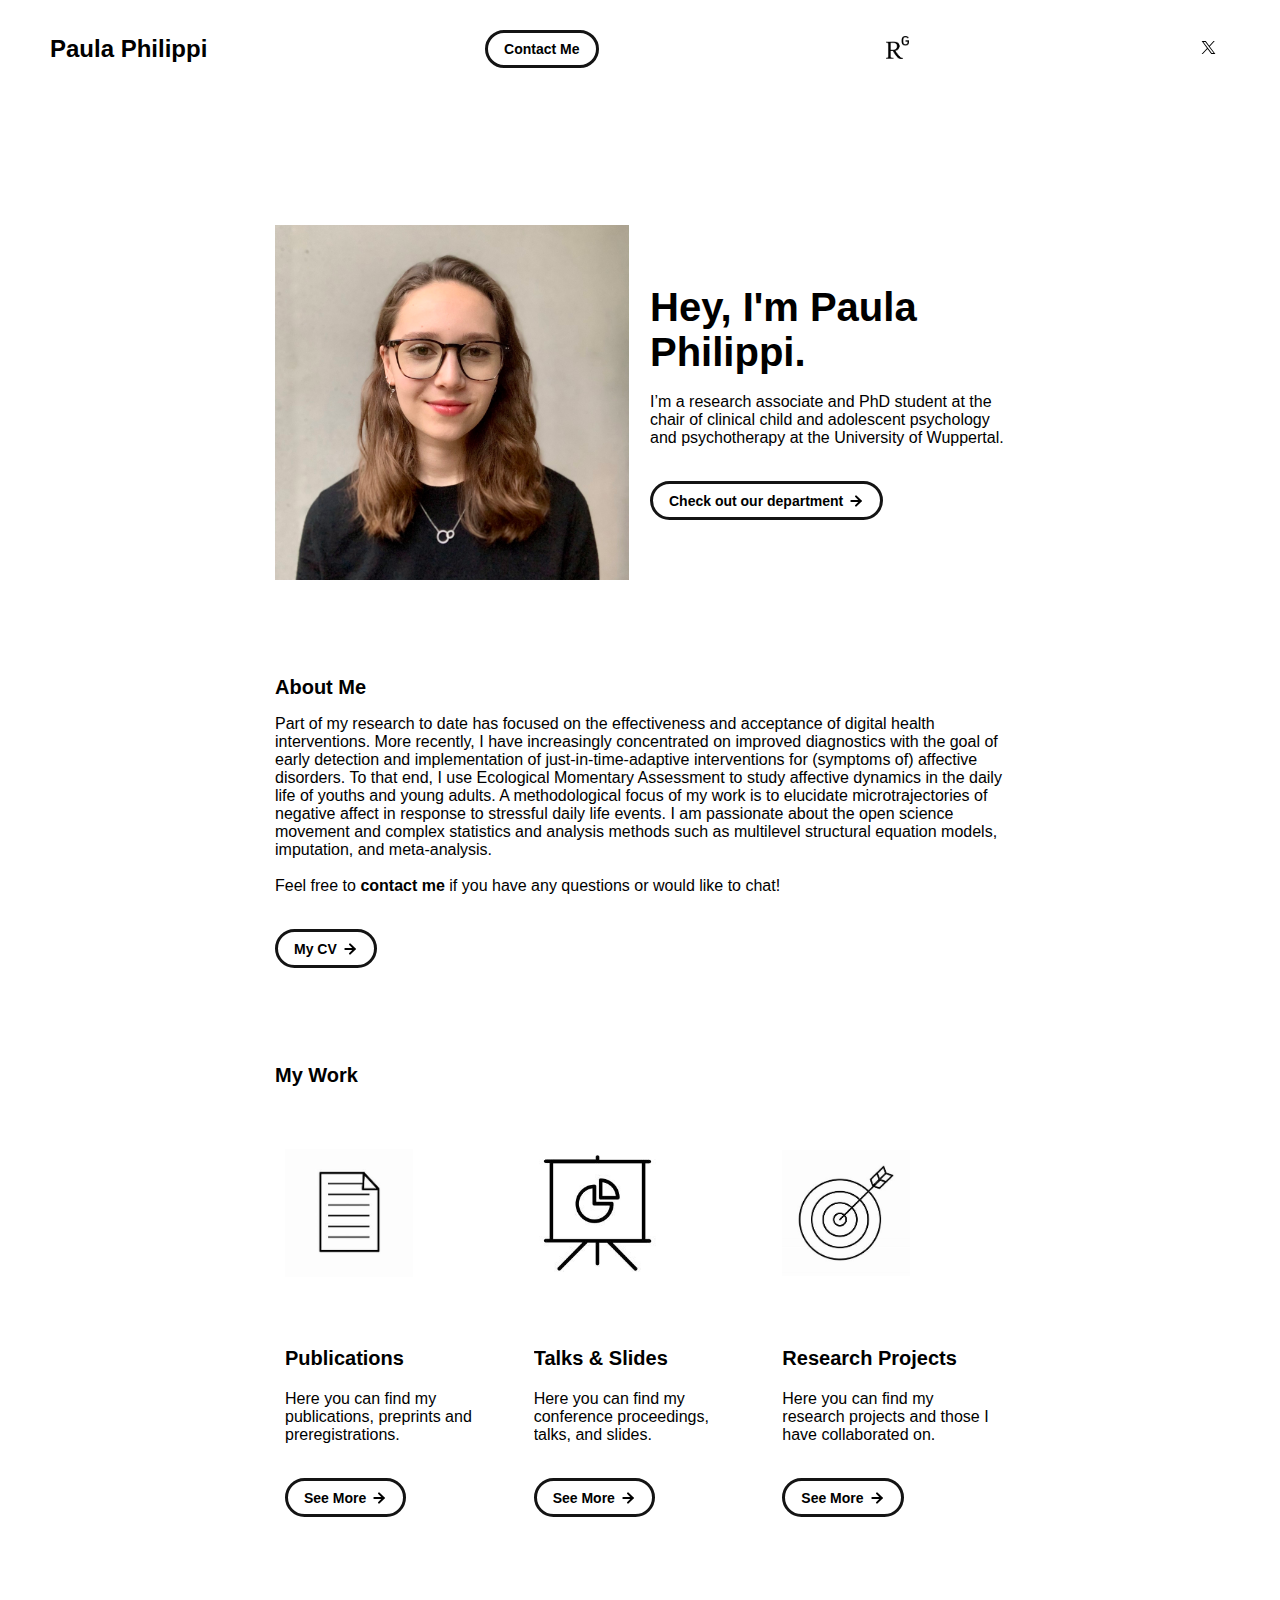
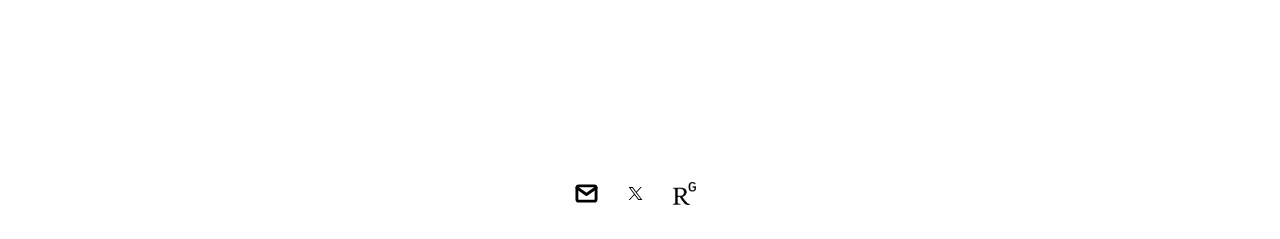
==== commit 7959fdfd: "fixed typos" ====
--- a/index.html
+++ b/index.html
@@ -63,7 +63,7 @@
             More recently, I have increasingly concentrated on improved diagnostics with the goal of early detection and 
             implementation of just-in-time-adaptive interventions for (symptoms of) affective disorders. To that end, I 
             use Ecological Momentary Assessment to study affective dynamics in the daily life of youths and young adults. 
-            A methodological focus of my work is to elucidation microtrajectories of negative affect in response to stressful 
+            A methodological focus of my work is to elucidate microtrajectories of negative affect in response to stressful 
             daily life events. I am passionate about the open science movement and complex statistics and analysis methods 
             such as multilevel structural equation models, imputation, and meta-analysis.<br><br>
             Feel free to <a href="mailto:philippi@uni-wuppertal.de" class="no-underline">contact me</a> 
